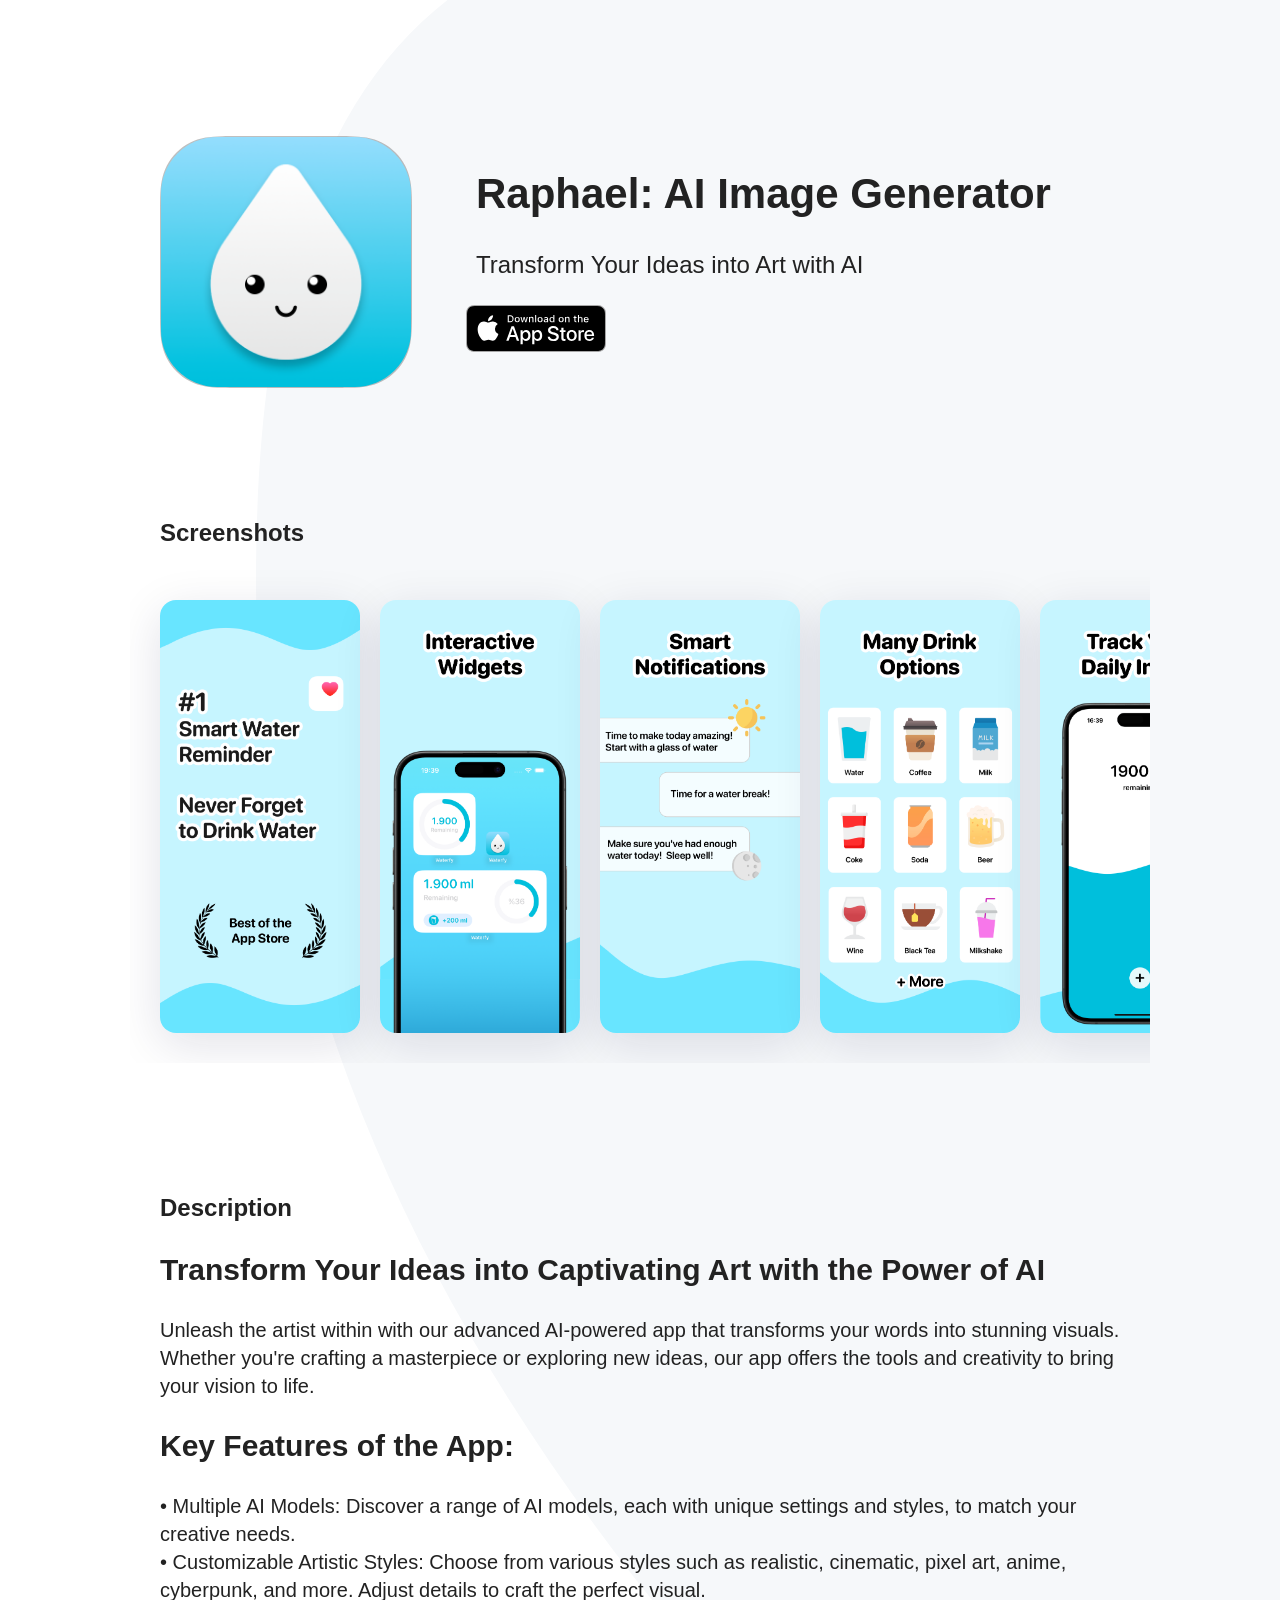
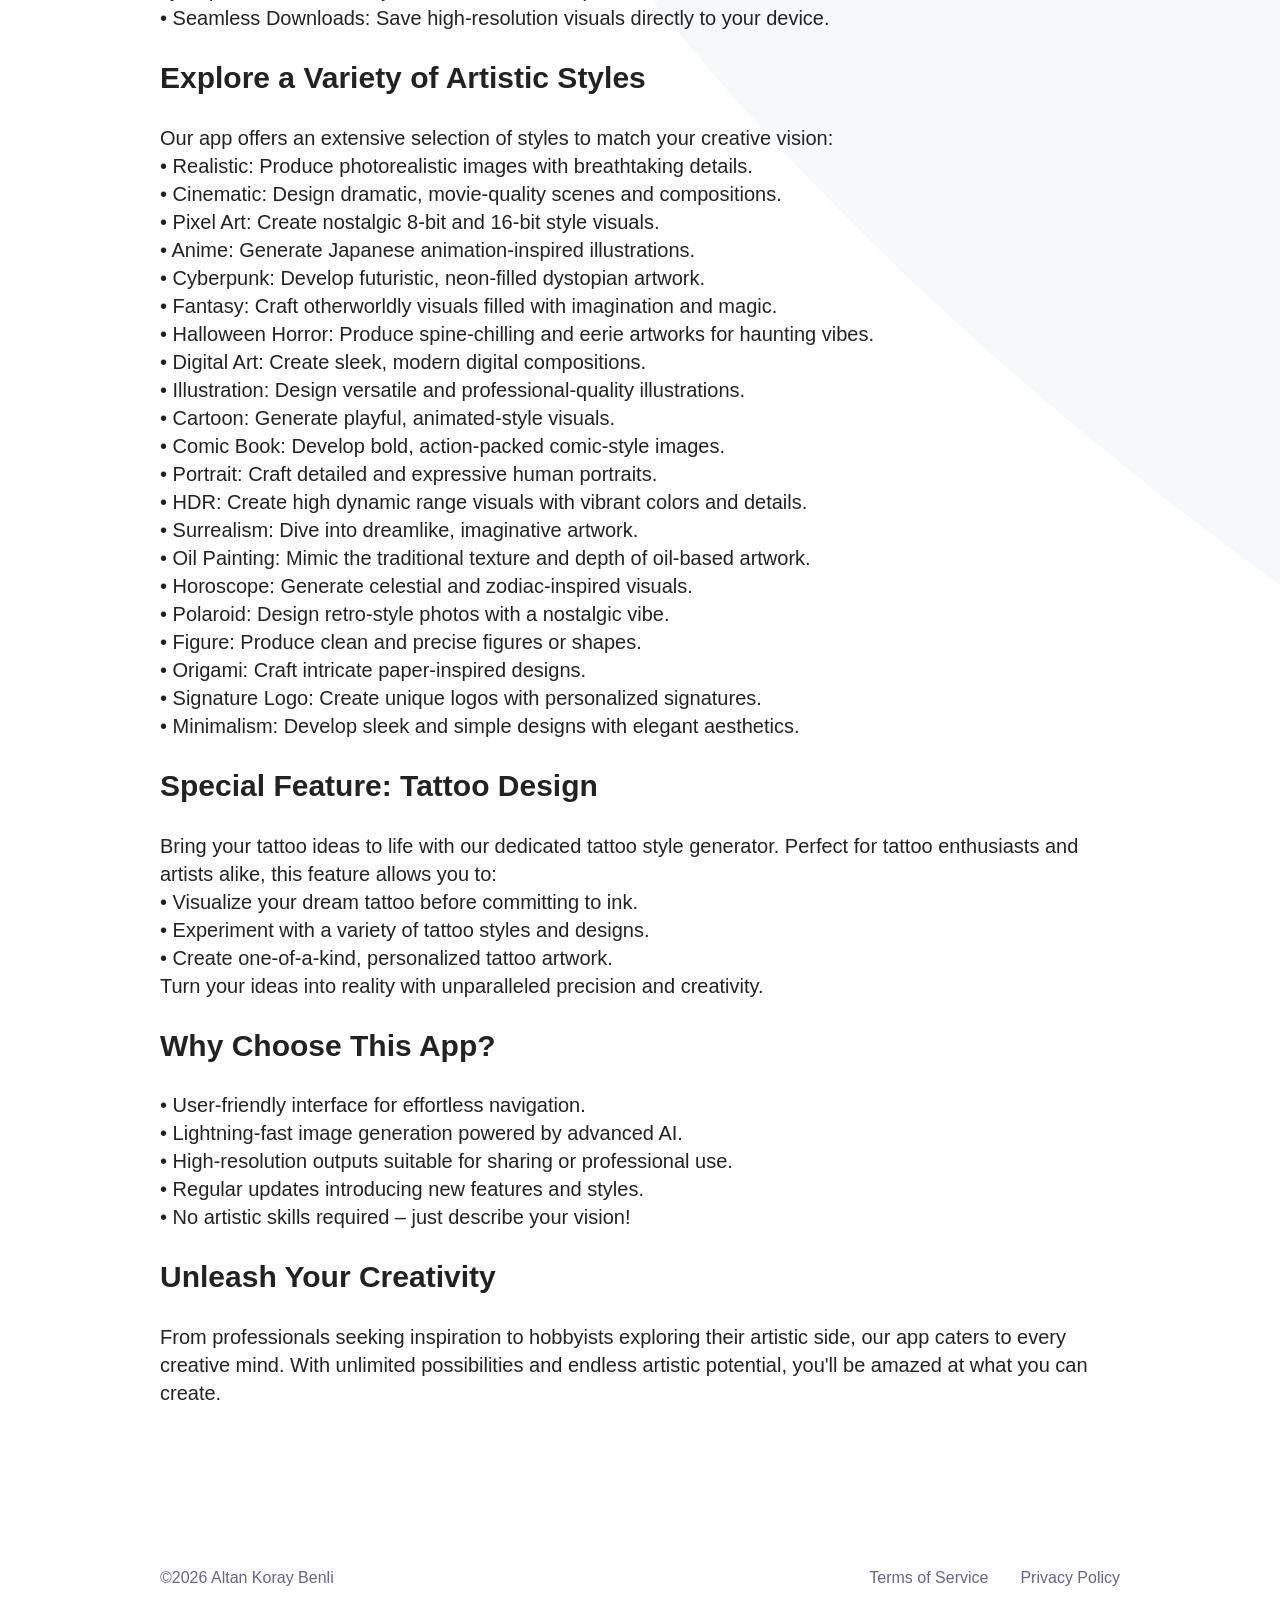
==== index.html @ ad8a876c "Update description" ====
<!DOCTYPE html>
<html dir="auto" lang="en">
<head>
	<meta charset="UTF-8" />
	<title>Raphael: AI Image Generator</title>

	<meta name="description" content="Transform your ideas into stunning visuals with our AI-powered image generation app. Create unique artwork, explore various styles, and bring your creative vision to life." />
	<meta name="viewport" content="width=device-width, initial-scale=1" />
	<link rel="icon" href="assets/favicon.png" />

	<meta property="og:title" content="Raphael: AI Image Generator" />
	<meta property="og:description" content="Transform your ideas into stunning visuals with our AI-powered image generation app. Create unique artwork, explore various styles, and bring your creative vision to life." />
	<meta property="og:image" content="assets/og-image.png" />

	<link rel="stylesheet" href="assets/tobi.css" />
	<link rel="stylesheet" href="assets/style.css" />

</head>
<body>
	<main>
		<header class="app__header container">
			<div class="app__logo-wrapper"> <img class="app__logo" src="content/image/0hqpugy743m0asha2u2p.png" alt="Raphael: AI Image Generator"></div>
			<div class="app__infos">
				<h1 class="app__name">Raphael: AI Image Generator</h1>
				<p class="app__description">Transform Your Ideas into Art with AI</p>
				<div class="app__buttons app__buttons--desktop">
					<a href="https://apps.apple.com/app/id6670623516" class="app__button-ios" target="_blank" title="Get on Appstore">
						<img src="assets/ios-badge.svg" alt="Get on Appstore">
					</a>
				</div>
			</div>
		</header>
		<div class="app__buttons app__buttons--mobile container">
			<a href="https://apps.apple.com/app/id" class="app__button-ios" target="_blank" title="Get on Appstore">
				<img src="assets/ios-badge.svg" alt="Get on Appstore">
			</a>
		</div>
		<section class="app__screenshots app__section">
			<div class="container">
				<h2 class="app__section-title">Screenshots</h2>
			</div>
			<div class="app__screenshots-wrapper container-desktop">
				<div class="app__screenshots-list">
					<a href="content/image/1.png" class="lightbox">
						<img src="content/image/onboarding1.png" class="app__screenshot" alt="" />
					</a>
					<a href="content/image/2.png" class="lightbox">
						<img src="content/image/onboarding2.png" class="app__screenshot" alt="" />
					</a>
					<a href="content/image/3.png" class="lightbox">
						<img src="content/image/onboarding3.png" class="app__screenshot" alt="" />
					</a>
					<a href="content/image/4.png" class="lightbox">
						<img src="content/image/onboarding4.png" class="app__screenshot" alt="" />
					</a>
					<a href="content/image/5.png" class="lightbox">
						<img src="content/image/onboarding5.png" class="app__screenshot" alt="" />
					</a>
				</div>
			</div>
		</section>
		<section class="app__fulldescription app__section container">
			<h1 class="app__section-title">Description</h1>
			<div class="app__fulldescription-content">
				<h2>Transform Your Ideas into Captivating Art with the Power of AI</h2>
				<p>
					Unleash the artist within with our advanced AI-powered app that transforms your words into stunning visuals. Whether you're crafting a masterpiece or exploring new ideas, our app offers the tools and creativity to bring your vision to life.
				</p>

				<h2>Key Features of the App:</h2>
				<p>
					• Multiple AI Models: Discover a range of AI models, each with unique settings and styles, to match your creative needs.<br>
					• Customizable Artistic Styles: Choose from various styles such as realistic, cinematic, pixel art, anime, cyberpunk, and more. Adjust details to craft the perfect visual.<br>
					• Seamless Downloads: Save high-resolution visuals directly to your device.
				</p>

				<h2>Explore a Variety of Artistic Styles</h2>
				<p>
					Our app offers an extensive selection of styles to match your creative vision:<br>
					• Realistic: Produce photorealistic images with breathtaking details.<br>
					• Cinematic: Design dramatic, movie-quality scenes and compositions.<br>
					• Pixel Art: Create nostalgic 8-bit and 16-bit style visuals.<br>
					• Anime: Generate Japanese animation-inspired illustrations.<br>
					• Cyberpunk: Develop futuristic, neon-filled dystopian artwork.<br>
					• Fantasy: Craft otherworldly visuals filled with imagination and magic.<br>
					• Halloween Horror: Produce spine-chilling and eerie artworks for haunting vibes.<br>
					• Digital Art: Create sleek, modern digital compositions.<br>
					• Illustration: Design versatile and professional-quality illustrations.<br>
					• Cartoon: Generate playful, animated-style visuals.<br>
					• Comic Book: Develop bold, action-packed comic-style images.<br>
					• Portrait: Craft detailed and expressive human portraits.<br>
					• HDR: Create high dynamic range visuals with vibrant colors and details.<br>
					• Surrealism: Dive into dreamlike, imaginative artwork.<br>
					• Oil Painting: Mimic the traditional texture and depth of oil-based artwork.<br>
					• Horoscope: Generate celestial and zodiac-inspired visuals.<br>
					• Polaroid: Design retro-style photos with a nostalgic vibe.<br>
					• Figure: Produce clean and precise figures or shapes.<br>
					• Origami: Craft intricate paper-inspired designs.<br>
					• Signature Logo: Create unique logos with personalized signatures.<br>
					• Minimalism: Develop sleek and simple designs with elegant aesthetics.
				</p>

				<h2>Special Feature: Tattoo Design</h2>
				<p>
					Bring your tattoo ideas to life with our dedicated tattoo style generator. Perfect for tattoo enthusiasts and artists alike, this feature allows you to:<br>
					• Visualize your dream tattoo before committing to ink.<br>
					• Experiment with a variety of tattoo styles and designs.<br>
					• Create one-of-a-kind, personalized tattoo artwork.<br>
					Turn your ideas into reality with unparalleled precision and creativity.
				</p>

				<h2>Why Choose This App?</h2>
				<p>
					• User-friendly interface for effortless navigation.<br>
					• Lightning-fast image generation powered by advanced AI.<br>
					• High-resolution outputs suitable for sharing or professional use.<br>
					• Regular updates introducing new features and styles.<br>
					• No artistic skills required – just describe your vision!
				</p>

				<h2>Unleash Your Creativity</h2>
				<p>
					From professionals seeking inspiration to hobbyists exploring their artistic side, our app caters to every creative mind. With unlimited possibilities and endless artistic potential, you'll be amazed at what you can create.
				</p>
			</div>
		</section>
	</main>
	<footer class="footer">
		<div class="container">
			<div class="footer__container">
				<p class="footer__love">
					<script>document.write('&copy;' + (new Date()).getFullYear());</script><noscript>&copy;</noscript>
					<a>Altan Koray Benli</a>
				</p>
				<ul class="footer__links">
					<li class="footer__link">
						<a href="terms.html">Terms of Service</a>
					</li>
					<li class="footer__link">
						<a href="privacy.html">Privacy Policy</a>
					</li>
				</ul>
			</div>
		</div>
	</footer>

	<script type="text/javascript" src="assets/tobi.min.js" /></script>
	<script>
		window.onload = function () {
			var tobi = new Tobi();
		};
	</script>

</body>
</html>
---- assets/tobi.css ----
.tobi {
  background-color: rgba(26, 42, 58, 0.94);
  bottom: 0;
  box-sizing: border-box;
  contain: strict;
  font-size: 18px;
  left: 0;
  line-height: 1.5555555555555556;
  overflow: hidden;
  position: fixed;
  right: 0;
  top: 0;
  z-index: 1337;
}

.tobi[aria-hidden="true"] {
  display: none;
}

.tobi *,
.tobi *::before,
.tobi *::after {
  box-sizing: inherit;
}

.tobi-is-open {
  overflow-y: hidden;
}

.tobi__slider {
  bottom: 0;
  left: 0;
  position: absolute;
  right: 0;
  top: 0;
  will-change: transform;
}

.tobi__slider:not(.tobi__slider--is-dragging) {
  transition-duration: 0.3s;
  transition-property: transform;
  transition-timing-function: cubic-bezier(0.19, 1, 0.22, 1);
}

@media screen and (prefers-reduced-motion: reduce) {
  .tobi__slider:not(.tobi__slider--is-dragging) {
    transition: none;
  }
}

.tobi__slider--is-draggable [data-type] {
  cursor: -webkit-grab;
  cursor: grab;
}

.tobi__slider--is-dragging [data-type] {
  cursor: -webkit-grabbing;
  cursor: grabbing;
}

.tobi__slide {
  align-items: center;
  display: flex;
  height: 100%;
  justify-content: center;
  width: 100%;
}

.tobi__slide:not(.tobi__slide--is-active) {
  visibility: hidden;
}

.tobi [data-type] {
  max-height: 85vh;
  max-width: 85vw;
  overflow: hidden;
  overflow-y: auto;
  overscroll-behavior: contain;
}

.tobi [data-type] iframe,
.tobi [data-type] video {
  display: block !important;
}

.tobi [data-type] > figure {
  margin: 0;
  position: relative;
}

.tobi [data-type] > figure > img {
  display: block;
  height: auto;
  max-height: 85vh;
  max-width: 85vw;
  width: auto;
}

.tobi [data-type] > figure > figcaption {
  background-color: rgba(255, 255, 255, 0.94);
  bottom: 0;
  color: #1a2a3a;
  padding: 0.22222em 0.44444em;
  position: absolute;
  white-space: pre-wrap;
  width: 100%;
}

.tobi [data-type="html"] video {
  cursor: auto;
  max-height: 85vh;
  max-width: 85vw;
}

.tobi [data-type="iframe"] {
  /* Fix iframe scrolling on iOS */
  -webkit-overflow-scrolling: touch;
  transform: translate3d(0, 0, 0);
}

.tobi [data-type="iframe"] iframe {
  height: 85vh;
  width: 85vw;
}

.tobi > button {
  background-color: transparent;
  border: 0.05556em solid transparent;
  color: #fff;
  cursor: pointer;
  font: inherit;
  line-height: 1;
  margin: 0;
  opacity: 0.5;
  padding: 0.22222em;
  position: absolute;
  touch-action: manipulation;
  transition-duration: 0.3s;
  transition-property: opacity, transform;
  transition-timing-function: cubic-bezier(0.19, 1, 0.22, 1);
  will-change: opacity, transform;
  z-index: 1;
}

@media screen and (prefers-reduced-motion: reduce) {
  .tobi > button {
    transition: none;
    will-change: opacity;
  }
}

.tobi > button svg {
  pointer-events: none;
  stroke: #fff;
  stroke-width: 1;
  stroke-linecap: square;
  stroke-linejoin: miter;
  fill: none;
  color: #fff;
}

.tobi > button:active, .tobi > button:focus, .tobi > button:hover {
  opacity: 1;
  transform: scale(0.84);
}

@media screen and (prefers-reduced-motion: reduce) {
  .tobi > button:active, .tobi > button:focus, .tobi > button:hover {
    transform: none;
  }
}

.tobi > button.tobi__prev, .tobi > button.tobi__next {
  top: calc(50% - 1.94444em);
}

.tobi > button.tobi__prev svg, .tobi > button.tobi__next svg {
  height: 3.88889em;
  width: 3.88889em;
}

.tobi > button.tobi__prev {
  left: 0;
}

.tobi > button.tobi__next {
  right: 0;
}

.tobi > button.tobi__close {
  right: 0.27778em;
  top: 1em;
}

.tobi > button.tobi__close svg {
  height: 3.33333em;
  width: 3.33333em;
}

.tobi > button:disabled, .tobi > button[aria-hidden="true"] {
  display: none;
}

.tobi__counter {
  background-color: transparent;
  color: #fff;
  font-size: 1.11111em;
  left: 1em;
  line-height: 1;
  position: absolute;
  top: 2.22222em;
  z-index: 1;
}

.tobi__counter[aria-hidden="true"] {
  display: none;
}

.tobi-loader {
  display: inline-block;
  height: 5.55556em;
  left: calc(50% - 2.77778em);
  position: absolute;
  top: calc(50% - 2.77778em);
  width: 5.55556em;
}

.tobi-loader::before {
  animation: spin 1s infinite;
  border-radius: 100%;
  border: 0.22222em solid #949ba3;
  border-top-color: #fff;
  bottom: 0;
  content: "";
  left: 0;
  position: absolute;
  right: 0;
  top: 0;
  z-index: 1;
}

.tobi-zoom {
  border: 0;
  box-shadow: none;
  display: inline-block;
  position: relative;
  text-decoration: none;
}

.tobi-zoom img {
  display: block;
}

.tobi-zoom__icon {
  background-color: rgba(26, 42, 58, 0.94);
  bottom: 0;
  color: #fff;
  line-height: 1;
  position: absolute;
  right: 0;
}

.tobi-zoom__icon svg {
  color: #fff;
  fill: none;
  height: 1.11111em;
  padding: 0.22222em;
  pointer-events: none;
  stroke-linecap: square;
  stroke-linejoin: miter;
  stroke-width: 2;
  stroke: #fff;
  width: 1.11111em;
}

@keyframes spin {
  to {
    transform: rotate(360deg);
  }
}
---- assets/style.css ----
:root {
  --font-xl: 42px;
  --font-lg: 24px;
  --font-md: 20px;
  --font-sm: 18px;
  --font-xs: 16px;
  --font-xxs: 14px;
}
@media (max-width: 768px) {
  :root {
    --font-xl: 18px;
    --font-lg: 16px;
    --font-md: 14px;
    --font-sm: 12px;
    --font-xs: 12px;
    --font-xxs: 12px;
  }
}

body {
  font-family: -apple-system, BlinkMacSystemFont, "Segoe UI", Roboto, Oxygen-Sans, Ubuntu, Cantarell, "Helvetica Neue", sans-serif;
  color: #222;
  display: flex;
  min-height: 100vh;
  flex-direction: column;
  font-size: var(--font-md);
  background-color: #fff;
  background-image: url([data-uri]);
  background-size: cover;
  background-position-x: 20vw;
  background-position-y: -10vh;
  background-repeat: no-repeat;
  line-height: 1.4;
}

main {
  flex: 1;
  width: 100%;
}

a {
  color: #65638f;
  text-decoration: none;
}
a:hover {
  color: #5A51FE;
}

.button {
  display: flex;
  background: linear-gradient(65deg, #DA552F, #ea8e39);
  font-family: "Heebo", sans-serif;
  color: #fff;
  display: inline-flex;
  font-size: var(--font-xxs);
  letter-spacing: 0px;
  font-weight: 700;
  line-height: 16px;
  text-transform: uppercase;
  text-decoration: none !important;
  border: none;
  border-radius: 2px;
  cursor: pointer;
  justify-content: center;
  padding: 16px 32px;
  text-align: center;
  white-space: nowrap;
  box-shadow: 0 8px 24px rgba(32, 43, 54, 0.12);
  mix-blend-mode: multiply;
  transition: all 0.15s ease;
}
.button:hover {
  color: #fff;
  box-shadow: 0 8px 24px rgba(32, 43, 54, 0.25);
}
.button--link {
  background: rgba(0, 0, 0, 0);
  color: #5A51FE;
  box-shadow: none;
}
.button--link:hover {
  color: #8751FE;
  box-shadow: none;
}

.accent {
  color: #5A51FE;
}

.container {
  max-width: 960px;
  padding: 0 30px;
  margin: auto;
}

h1, h2 {
  font-family: "Heebo", sans-serif;
}

.container-desktop {
  max-width: 960px;
  padding: 0 30px;
  margin: auto;
}
@media (max-width: 768px) {
  .container-desktop {
    max-width: 100%;
    padding: 0;
  }
}

.tobi-zoom__icon {
  display: none;
}

.app__header {
  display: flex;
  flex-direction: row;
  margin-top: 128px;
  margin-bottom: 128px;
  align-items: center;
}
@media (max-width: 768px) {
  .app__header {
    align-items: flex-start;
    margin-top: 32px;
    margin-bottom: 16px;
  }
}
.app__logo-wrapper {
  display: inline-block;
  background-image: url("ios-mask-border-128.svg");
  background-size: contain;
  max-width: 250px;
  max-height: 250px;
  padding: 1px;
  margin-right: 64px;
  width: 100%;
  height: 100%;
  background-repeat: no-repeat;
}
html[dir=rtl] .app__logo-wrapper {
  margin-left: 64px;
  margin-right: 0;
}
@media (max-width: 768px) {
  .app__logo-wrapper {
    max-width: 100px;
    max-height: 100px;
    margin-right: 16px;
  }
}
.app__logo {
  border-radius: 22.5%;
  /*mask-image: url("ios-mask.svg");*/
  mask-size: cover;
  width: 100%;
  height: auto;
}
.app__name {
  font-size: var(--font-xl);
  margin: 0;
}
.app__description {
  font-size: var(--font-lg);
}
@media (max-width: 768px) {
  .app__description {
    margin-top: 8px;
    margin-bottom: 0;
  }
}
.app__screenshots-list {
  display: grid;
  grid-template-columns: 200px 200px 200px 200px 200px 200px;
  grid-column-gap: 20px;
  padding: 30px 0;
}
@media (max-width: 768px) {
  .app__screenshots-list {
    padding: 32px;
    width: 800px;
  }
}
.app__screenshot {
  width: 100%;
  border-radius: 16px;
  box-shadow: 0 12px 48px rgba(17, 16, 62, 0.12);
  transition: all 0.3s ease-in-out;
  transform: scale(1);
  cursor: pointer;
}
.app__screenshot:hover {
  box-shadow: 0 24px 48px rgba(17, 16, 62, 0.12);
  transform: scale(1.05);
}
.app__screenshots-wrapper {
  overflow-y: auto;
}
.app__buttons {
  display: flex;
  flex-direction: row;
  align-items: center;
  margin-left: -9.8px;
}
.app__buttons--mobile {
  display: none;
}
@media (max-width: 768px) {
  .app__buttons {
    margin-left: 0;
    margin-bottom: 64px;
  }
  .app__buttons--mobile {
    display: flex;
    justify-content: center;
  }
  .app__buttons--desktop {
    display: none;
  }
}
.app__button-play img {
  width: 176.4px;
}
.app__button-ios img {
  width: 140px;
}
.app__button-web {
  margin-left: 12px;
}
.app__button-web img {
  width: 157px;
}
@media (max-width: 768px) {
  .app__button-play img {
    width: 126px;
  }
  .app__button-ios img {
    width: 100px;
  }
  .app__button-web {
    margin-left: 8px;
  }
  .app__button-web img {
    width: 112px;
  }
}
.app__section-title {
  font-size: var(--font-lg);
}
.app__section {
  margin-bottom: 128px;
}
@media (max-width: 768px) {
  .app__section {
    margin-bottom: 64px;
  }
}
.app__featured-content {
  display: grid;
  grid-template-columns: 1fr 1fr 1fr 1fr;
  grid-column-gap: 32px;
  align-items: center;
}
@media (max-width: 768px) {
  .app__featured-content {
    display: block;
    padding: 32px;
  }
}
.app__featured-image {
  width: 100%;
  margin: auto;
}

.footer {
  padding: 16px 0;
  font-size: var(--font-xs) !important;
}
.footer a {
  font-size: var(--font-xs) !important;
}
.footer__container {
  color: #65638f;
  display: flex;
  width: 100%;
  justify-content: space-between;
  align-items: center;
}
@media (max-width: 768px) {
  .footer__container {
    flex-direction: column-reverse;
    align-items: flex-start;
  }
}
.footer__links {
  list-style: none;
  display: flex;
  padding-left: 0;
}
.footer__link {
  margin-left: 32px;
}
@media (max-width: 768px) {
  .footer__link {
    margin-left: 0;
    margin-right: 8px;
  }
}

.page {
  max-width: 960px;
  padding: 0 30px;
  margin: auto;
}

.darkmode-toggle {
  z-index: 500;
}

.darkmode-background {
  background-image: url([data-uri]) !important;
  background-size: cover !important;
  background-position-x: 20vw !important;
  background-position-y: -10vh !important;
  background-repeat: no-repeat !important;
}
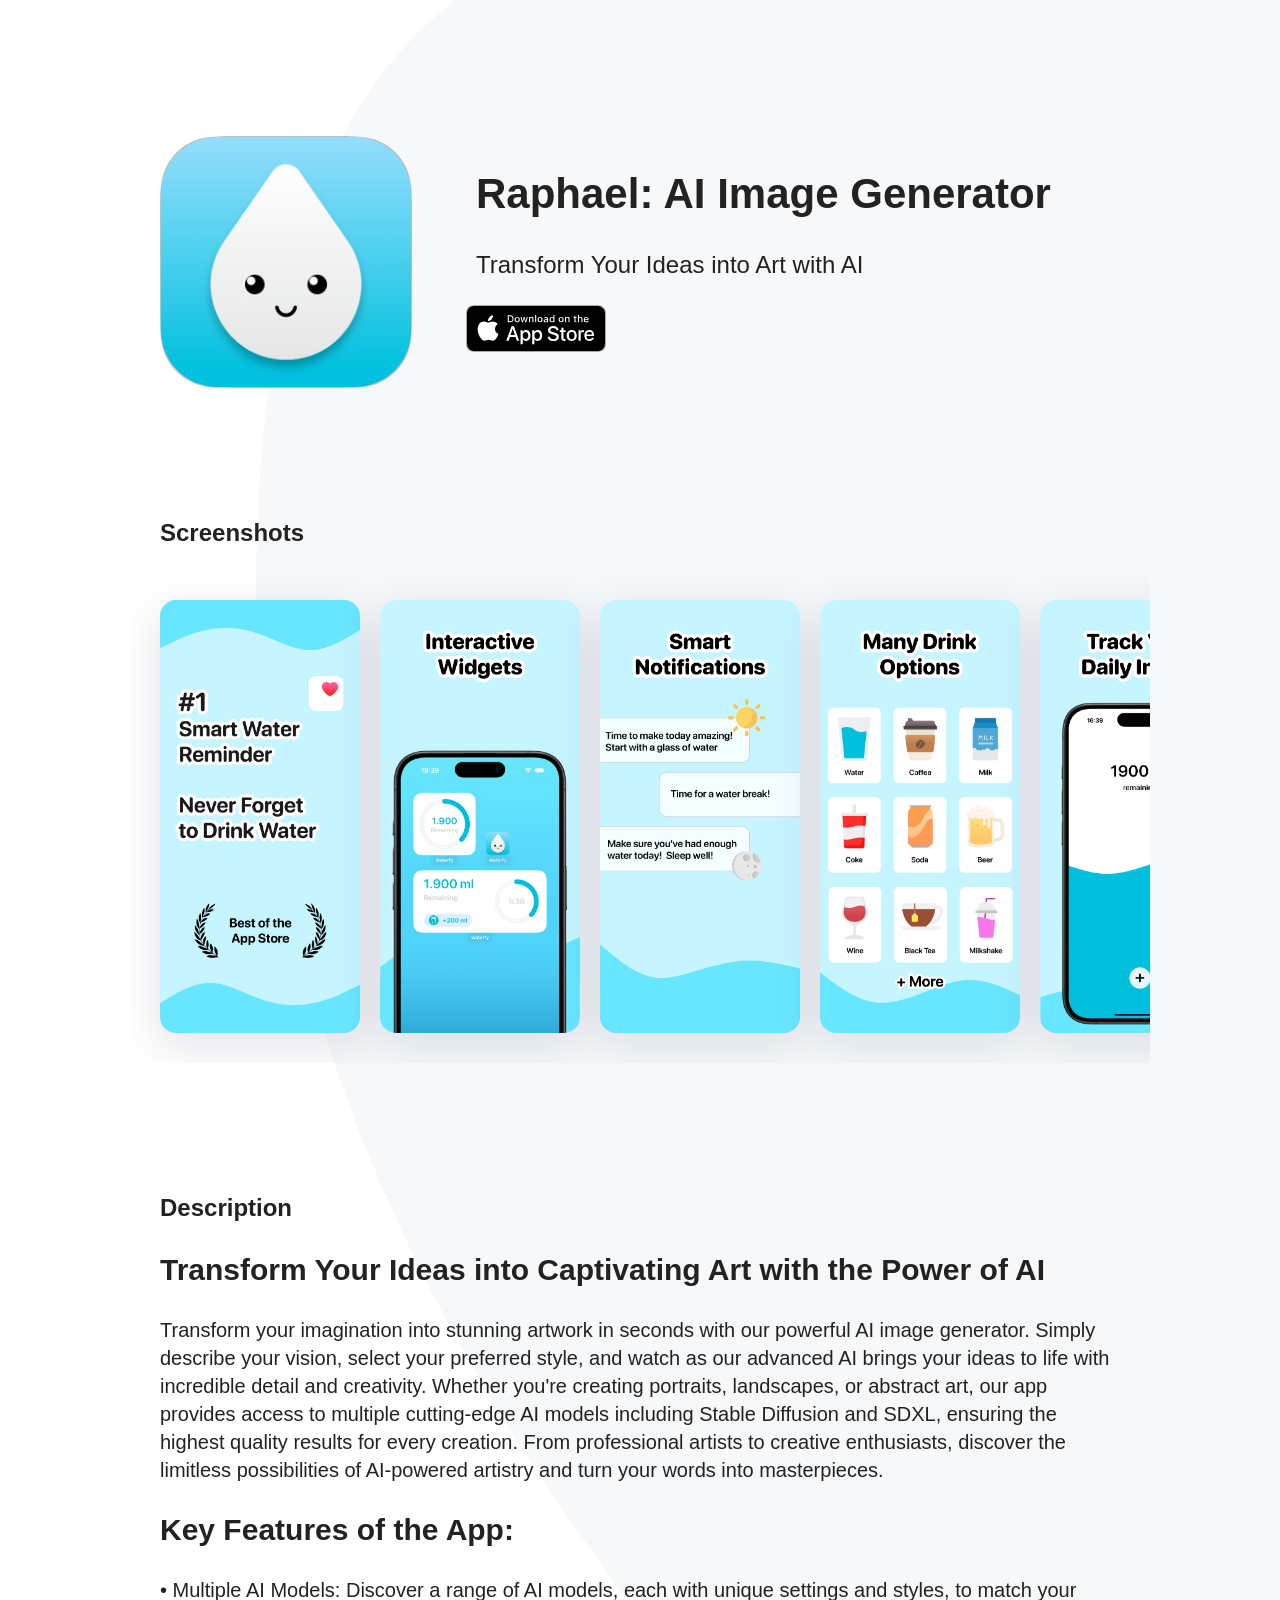
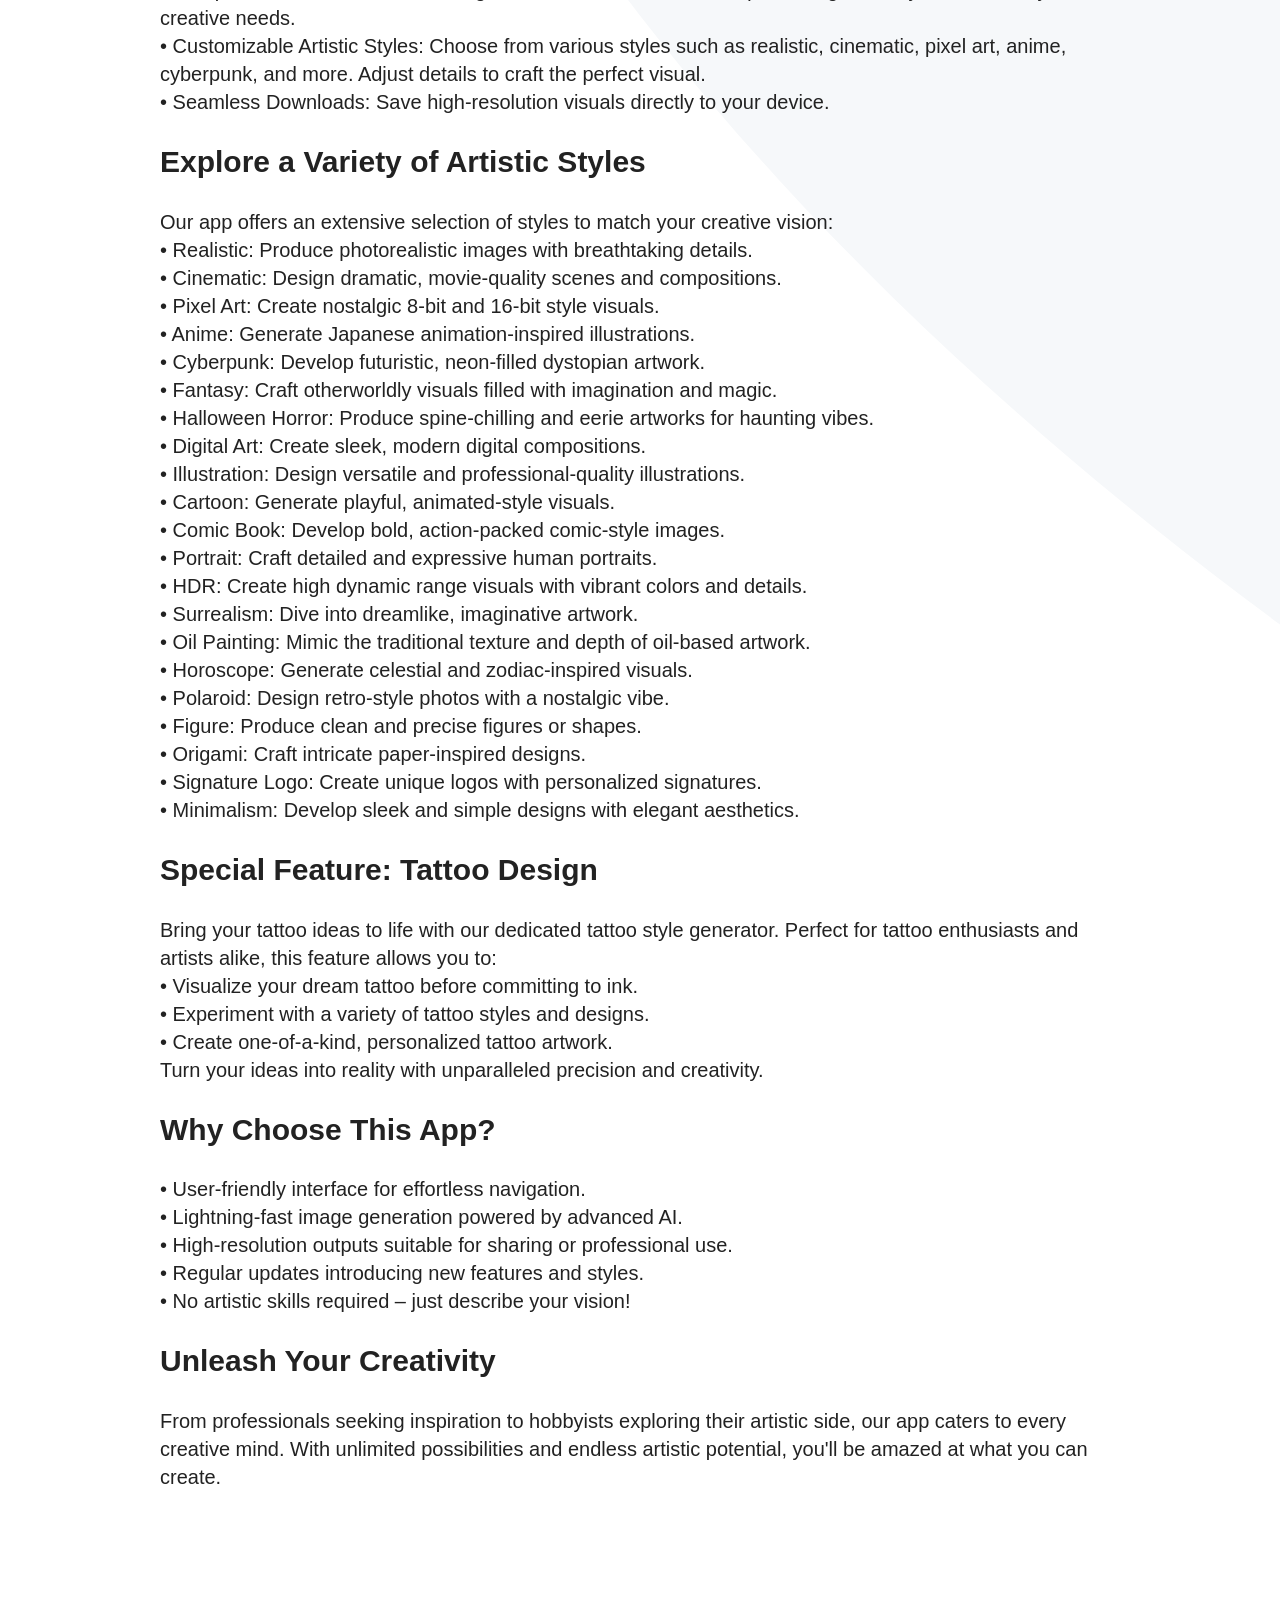
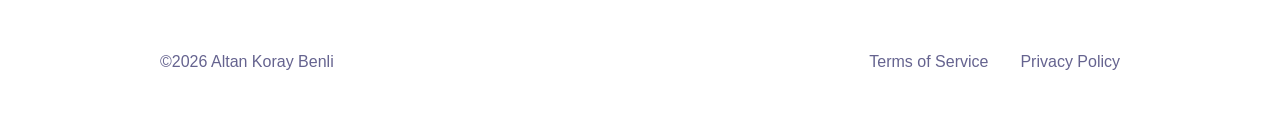
==== commit 41b9d40e: "Update description." ====
--- a/index.html
+++ b/index.html
@@ -64,7 +64,7 @@
 			<div class="app__fulldescription-content">
 				<h2>Transform Your Ideas into Captivating Art with the Power of AI</h2>
 				<p>
-					Unleash the artist within with our advanced AI-powered app that transforms your words into stunning visuals. Whether you're crafting a masterpiece or exploring new ideas, our app offers the tools and creativity to bring your vision to life.
+					Transform your imagination into stunning artwork in seconds with our powerful AI image generator. Simply describe your vision, select your preferred style, and watch as our advanced AI brings your ideas to life with incredible detail and creativity. Whether you're creating portraits, landscapes, or abstract art, our app provides access to multiple cutting-edge AI models including Stable Diffusion and SDXL, ensuring the highest quality results for every creation. From professional artists to creative enthusiasts, discover the limitless possibilities of AI-powered artistry and turn your words into masterpieces.
 				</p>
 
 				<h2>Key Features of the App:</h2>
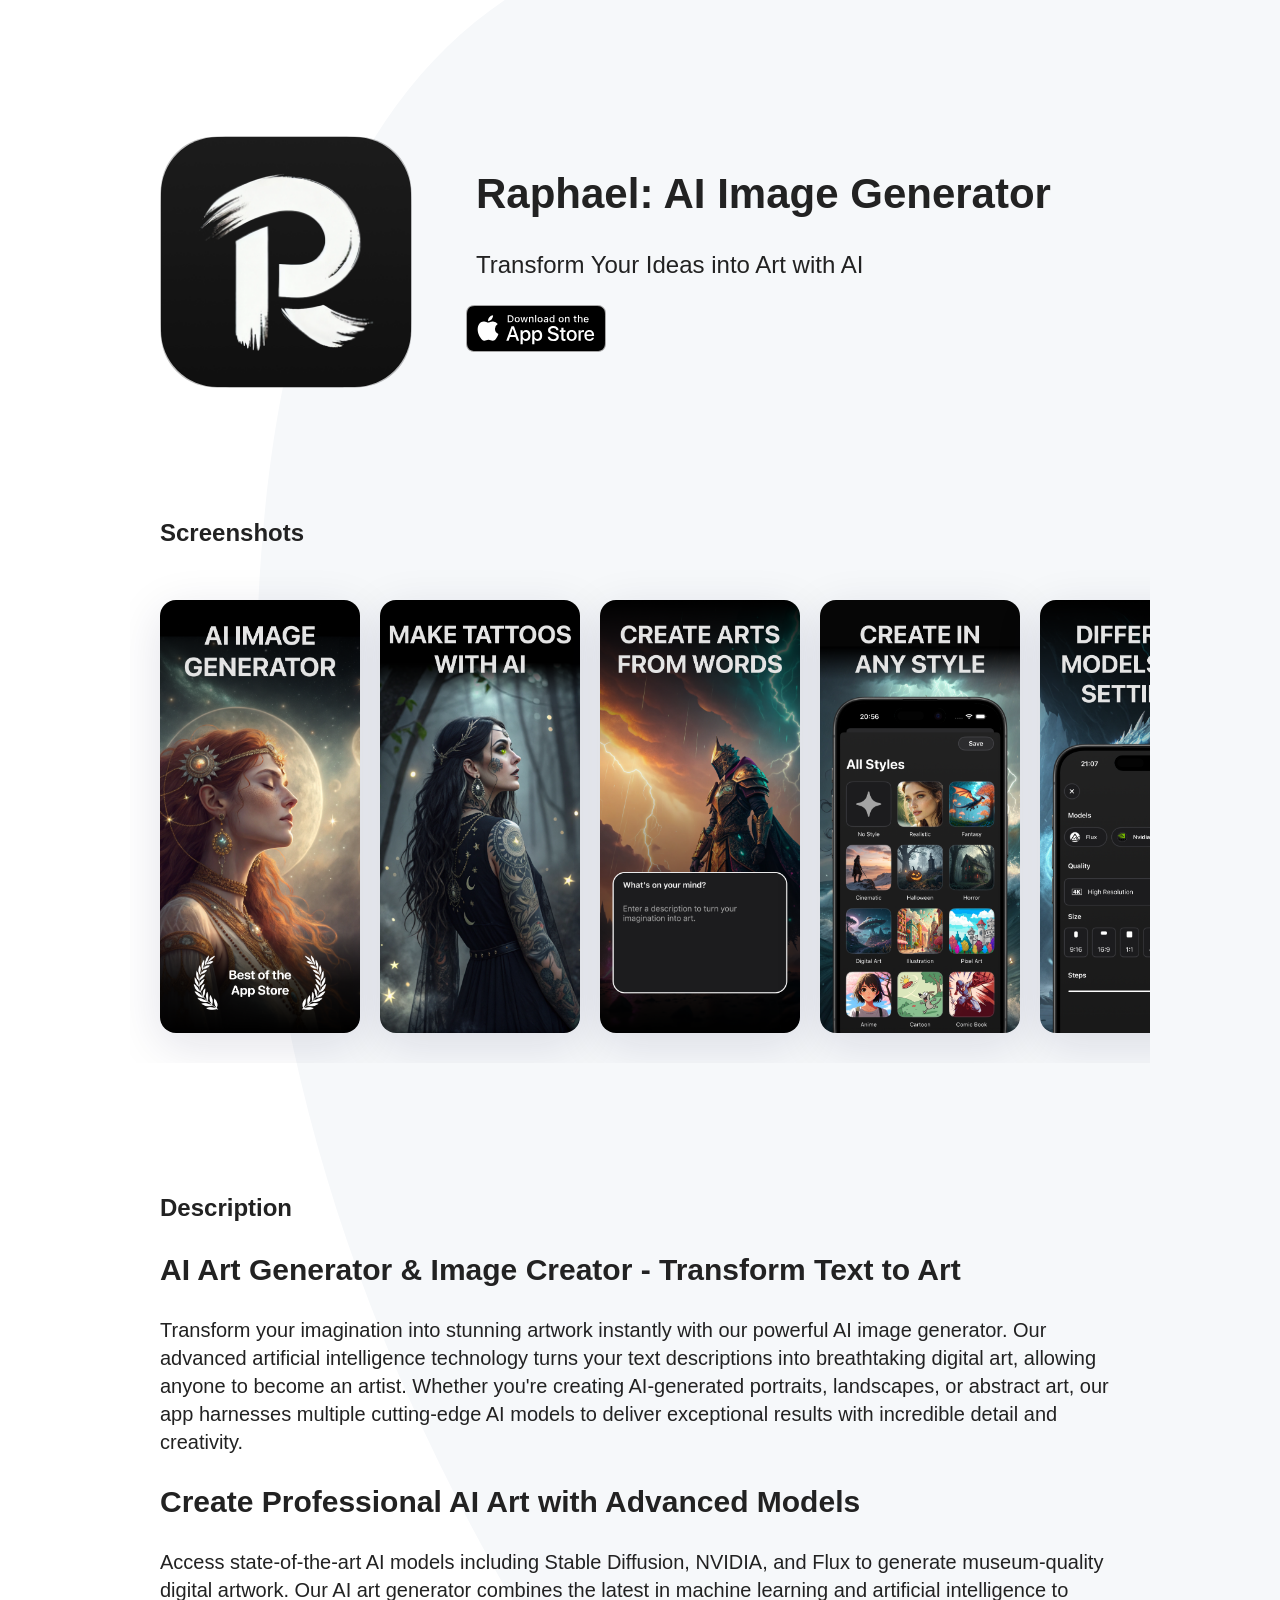
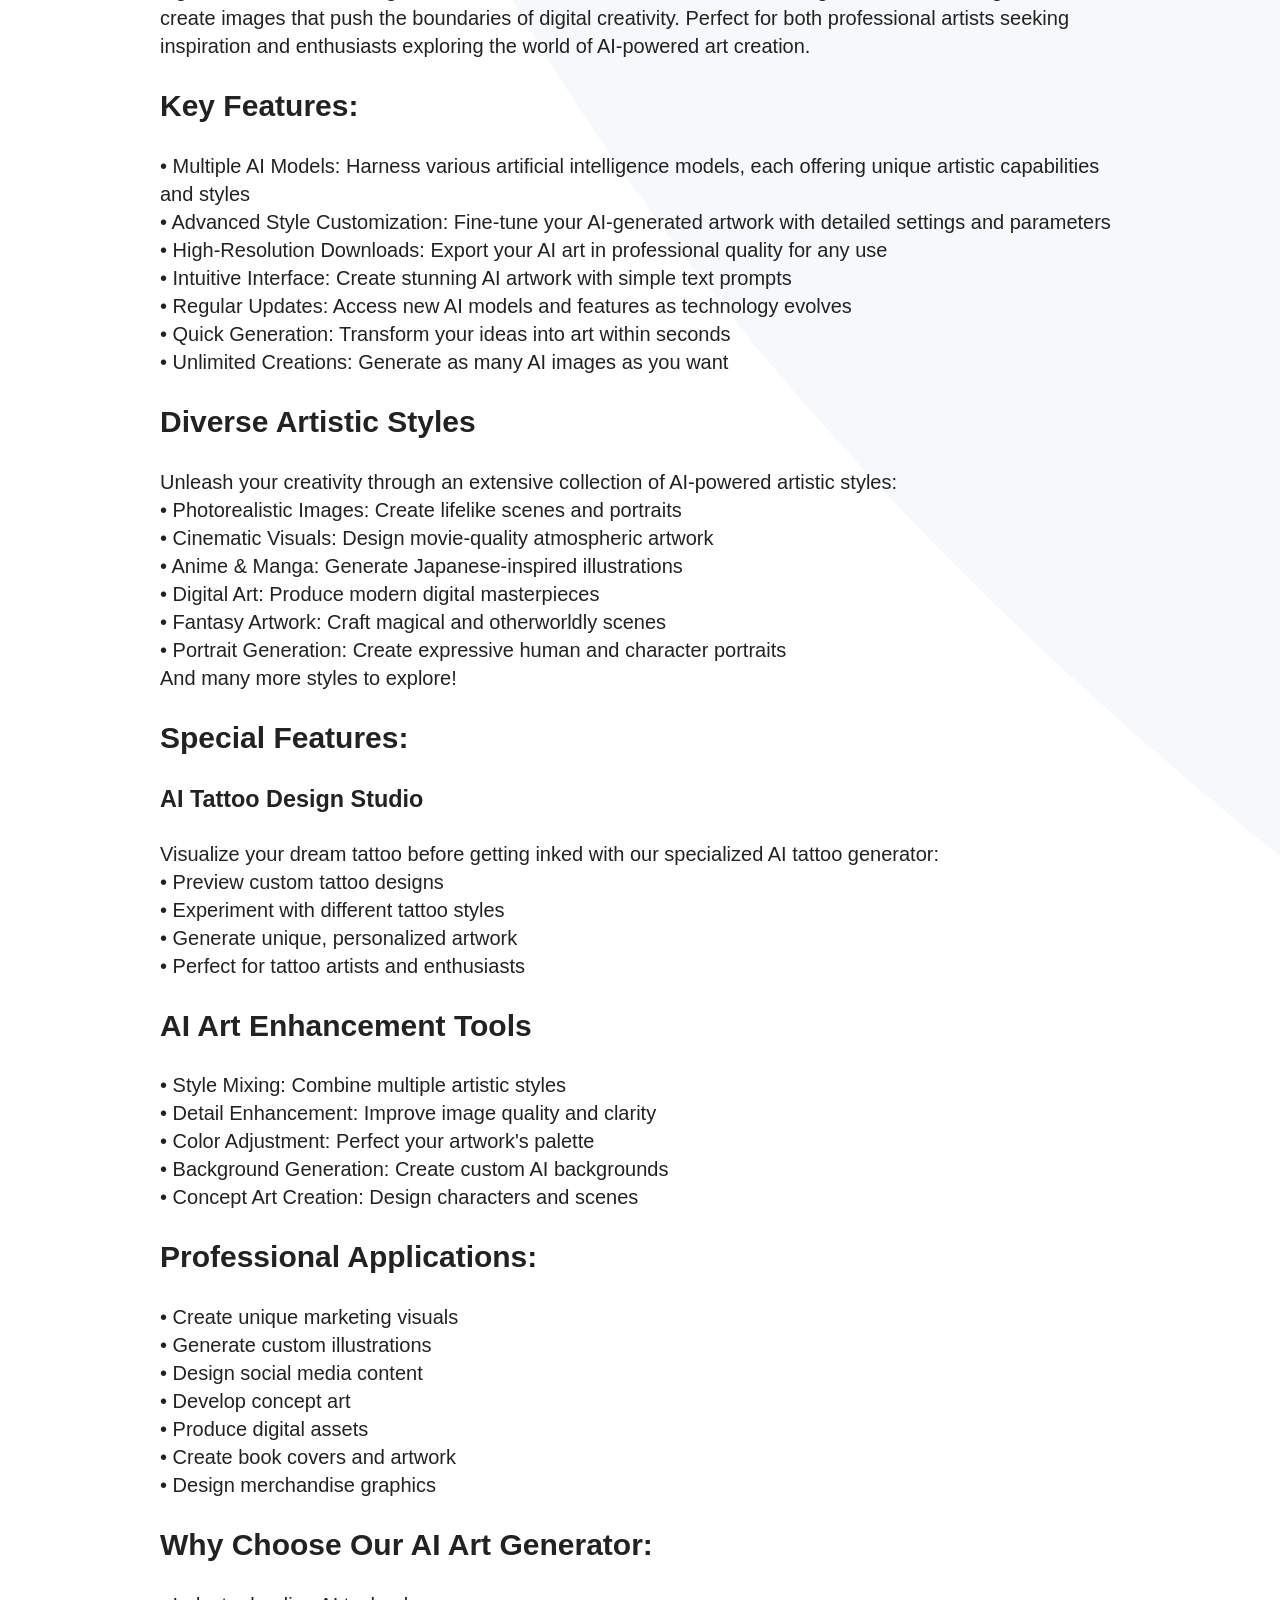
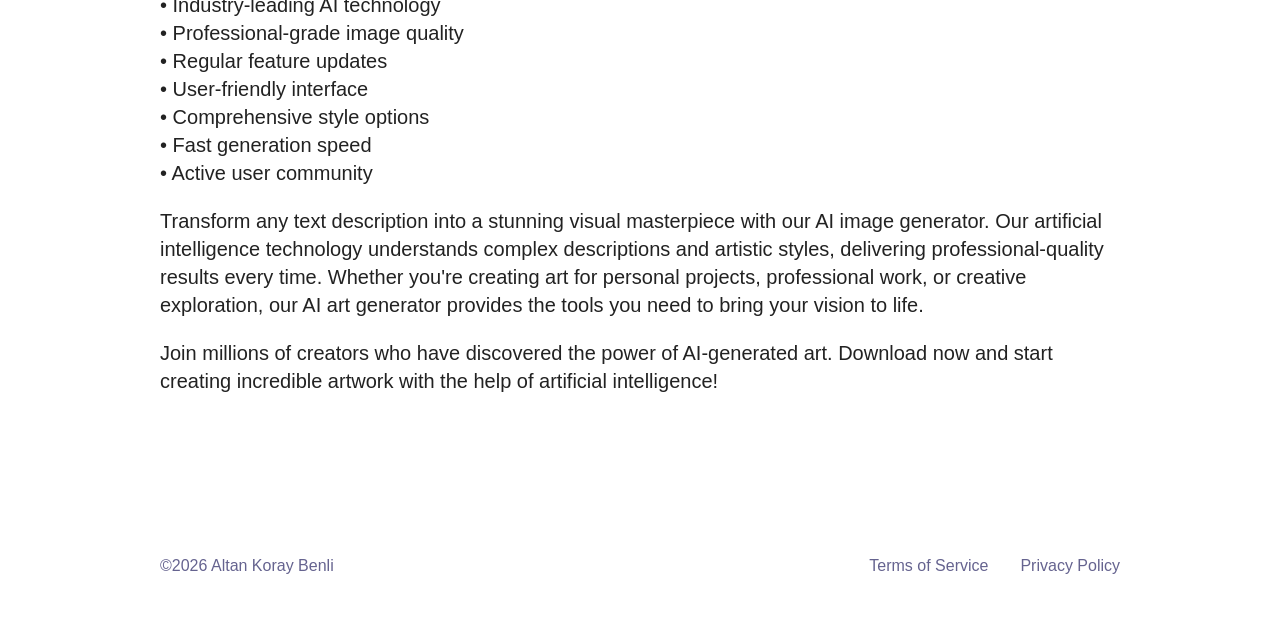
==== commit e629a895: "Add description" ====
--- a/index.html
+++ b/index.html
@@ -62,65 +62,86 @@
 		<section class="app__fulldescription app__section container">
 			<h1 class="app__section-title">Description</h1>
 			<div class="app__fulldescription-content">
-				<h2>Transform Your Ideas into Captivating Art with the Power of AI</h2>
+				<h2>AI Art Generator & Image Creator - Transform Text to Art</h2>
 				<p>
-					Transform your imagination into stunning artwork in seconds with our powerful AI image generator. Simply describe your vision, select your preferred style, and watch as our advanced AI brings your ideas to life with incredible detail and creativity. Whether you're creating portraits, landscapes, or abstract art, our app provides access to multiple cutting-edge AI models including Stable Diffusion and SDXL, ensuring the highest quality results for every creation. From professional artists to creative enthusiasts, discover the limitless possibilities of AI-powered artistry and turn your words into masterpieces.
+					Transform your imagination into stunning artwork instantly with our powerful AI image generator. Our advanced artificial intelligence technology turns your text descriptions into breathtaking digital art, allowing anyone to become an artist. Whether you're creating AI-generated portraits, landscapes, or abstract art, our app harnesses multiple cutting-edge AI models to deliver exceptional results with incredible detail and creativity.
 				</p>
 
-				<h2>Key Features of the App:</h2>
+				<h2>Create Professional AI Art with Advanced Models</h2>
 				<p>
-					• Multiple AI Models: Discover a range of AI models, each with unique settings and styles, to match your creative needs.<br>
-					• Customizable Artistic Styles: Choose from various styles such as realistic, cinematic, pixel art, anime, cyberpunk, and more. Adjust details to craft the perfect visual.<br>
-					• Seamless Downloads: Save high-resolution visuals directly to your device.
+					Access state-of-the-art AI models including Stable Diffusion, NVIDIA, and Flux to generate museum-quality digital artwork. Our AI art generator combines the latest in machine learning and artificial intelligence to create images that push the boundaries of digital creativity. Perfect for both professional artists seeking inspiration and enthusiasts exploring the world of AI-powered art creation.
 				</p>
 
-				<h2>Explore a Variety of Artistic Styles</h2>
+				<h2>Key Features:</h2>
 				<p>
-					Our app offers an extensive selection of styles to match your creative vision:<br>
-					• Realistic: Produce photorealistic images with breathtaking details.<br>
-					• Cinematic: Design dramatic, movie-quality scenes and compositions.<br>
-					• Pixel Art: Create nostalgic 8-bit and 16-bit style visuals.<br>
-					• Anime: Generate Japanese animation-inspired illustrations.<br>
-					• Cyberpunk: Develop futuristic, neon-filled dystopian artwork.<br>
-					• Fantasy: Craft otherworldly visuals filled with imagination and magic.<br>
-					• Halloween Horror: Produce spine-chilling and eerie artworks for haunting vibes.<br>
-					• Digital Art: Create sleek, modern digital compositions.<br>
-					• Illustration: Design versatile and professional-quality illustrations.<br>
-					• Cartoon: Generate playful, animated-style visuals.<br>
-					• Comic Book: Develop bold, action-packed comic-style images.<br>
-					• Portrait: Craft detailed and expressive human portraits.<br>
-					• HDR: Create high dynamic range visuals with vibrant colors and details.<br>
-					• Surrealism: Dive into dreamlike, imaginative artwork.<br>
-					• Oil Painting: Mimic the traditional texture and depth of oil-based artwork.<br>
-					• Horoscope: Generate celestial and zodiac-inspired visuals.<br>
-					• Polaroid: Design retro-style photos with a nostalgic vibe.<br>
-					• Figure: Produce clean and precise figures or shapes.<br>
-					• Origami: Craft intricate paper-inspired designs.<br>
-					• Signature Logo: Create unique logos with personalized signatures.<br>
-					• Minimalism: Develop sleek and simple designs with elegant aesthetics.
+					• Multiple AI Models: Harness various artificial intelligence models, each offering unique artistic capabilities and styles<br>
+					• Advanced Style Customization: Fine-tune your AI-generated artwork with detailed settings and parameters<br>
+					• High-Resolution Downloads: Export your AI art in professional quality for any use<br>
+					• Intuitive Interface: Create stunning AI artwork with simple text prompts<br>
+					• Regular Updates: Access new AI models and features as technology evolves<br>
+					• Quick Generation: Transform your ideas into art within seconds<br>
+					• Unlimited Creations: Generate as many AI images as you want
 				</p>
 
-				<h2>Special Feature: Tattoo Design</h2>
+				<h2>Diverse Artistic Styles</h2>
 				<p>
-					Bring your tattoo ideas to life with our dedicated tattoo style generator. Perfect for tattoo enthusiasts and artists alike, this feature allows you to:<br>
-					• Visualize your dream tattoo before committing to ink.<br>
-					• Experiment with a variety of tattoo styles and designs.<br>
-					• Create one-of-a-kind, personalized tattoo artwork.<br>
-					Turn your ideas into reality with unparalleled precision and creativity.
+					Unleash your creativity through an extensive collection of AI-powered artistic styles:<br>
+					• Photorealistic Images: Create lifelike scenes and portraits<br>
+					• Cinematic Visuals: Design movie-quality atmospheric artwork<br>
+					• Anime & Manga: Generate Japanese-inspired illustrations<br>
+					• Digital Art: Produce modern digital masterpieces<br>
+					• Fantasy Artwork: Craft magical and otherworldly scenes<br>
+					• Portrait Generation: Create expressive human and character portraits<br>
+					And many more styles to explore!
 				</p>
 
-				<h2>Why Choose This App?</h2>
+				<h2>Special Features:</h2>
+				<h3>AI Tattoo Design Studio</h3>
 				<p>
-					• User-friendly interface for effortless navigation.<br>
-					• Lightning-fast image generation powered by advanced AI.<br>
-					• High-resolution outputs suitable for sharing or professional use.<br>
-					• Regular updates introducing new features and styles.<br>
-					• No artistic skills required – just describe your vision!
+					Visualize your dream tattoo before getting inked with our specialized AI tattoo generator:<br>
+					• Preview custom tattoo designs<br>
+					• Experiment with different tattoo styles<br>
+					• Generate unique, personalized artwork<br>
+					• Perfect for tattoo artists and enthusiasts
 				</p>
 
-				<h2>Unleash Your Creativity</h2>
+				<h2>AI Art Enhancement Tools</h2>
 				<p>
-					From professionals seeking inspiration to hobbyists exploring their artistic side, our app caters to every creative mind. With unlimited possibilities and endless artistic potential, you'll be amazed at what you can create.
+					• Style Mixing: Combine multiple artistic styles<br>
+					• Detail Enhancement: Improve image quality and clarity<br>
+					• Color Adjustment: Perfect your artwork's palette<br>
+					• Background Generation: Create custom AI backgrounds<br>
+					• Concept Art Creation: Design characters and scenes
+				</p>
+
+				<h2>Professional Applications:</h2>
+				<p>
+					• Create unique marketing visuals<br>
+					• Generate custom illustrations<br>
+					• Design social media content<br>
+					• Develop concept art<br>
+					• Produce digital assets<br>
+					• Create book covers and artwork<br>
+					• Design merchandise graphics
+				</p>
+
+				<h2>Why Choose Our AI Art Generator:</h2>
+				<p>
+					• Industry-leading AI technology<br>
+					• Professional-grade image quality<br>
+					• Regular feature updates<br>
+					• User-friendly interface<br>
+					• Comprehensive style options<br>
+					• Fast generation speed<br>
+					• Active user community
+				</p>
+
+				<p>
+					Transform any text description into a stunning visual masterpiece with our AI image generator. Our artificial intelligence technology understands complex descriptions and artistic styles, delivering professional-quality results every time. Whether you're creating art for personal projects, professional work, or creative exploration, our AI art generator provides the tools you need to bring your vision to life.
+				</p>
+
+				<p>
+					Join millions of creators who have discovered the power of AI-generated art. Download now and start creating incredible artwork with the help of artificial intelligence!
 				</p>
 			</div>
 		</section>
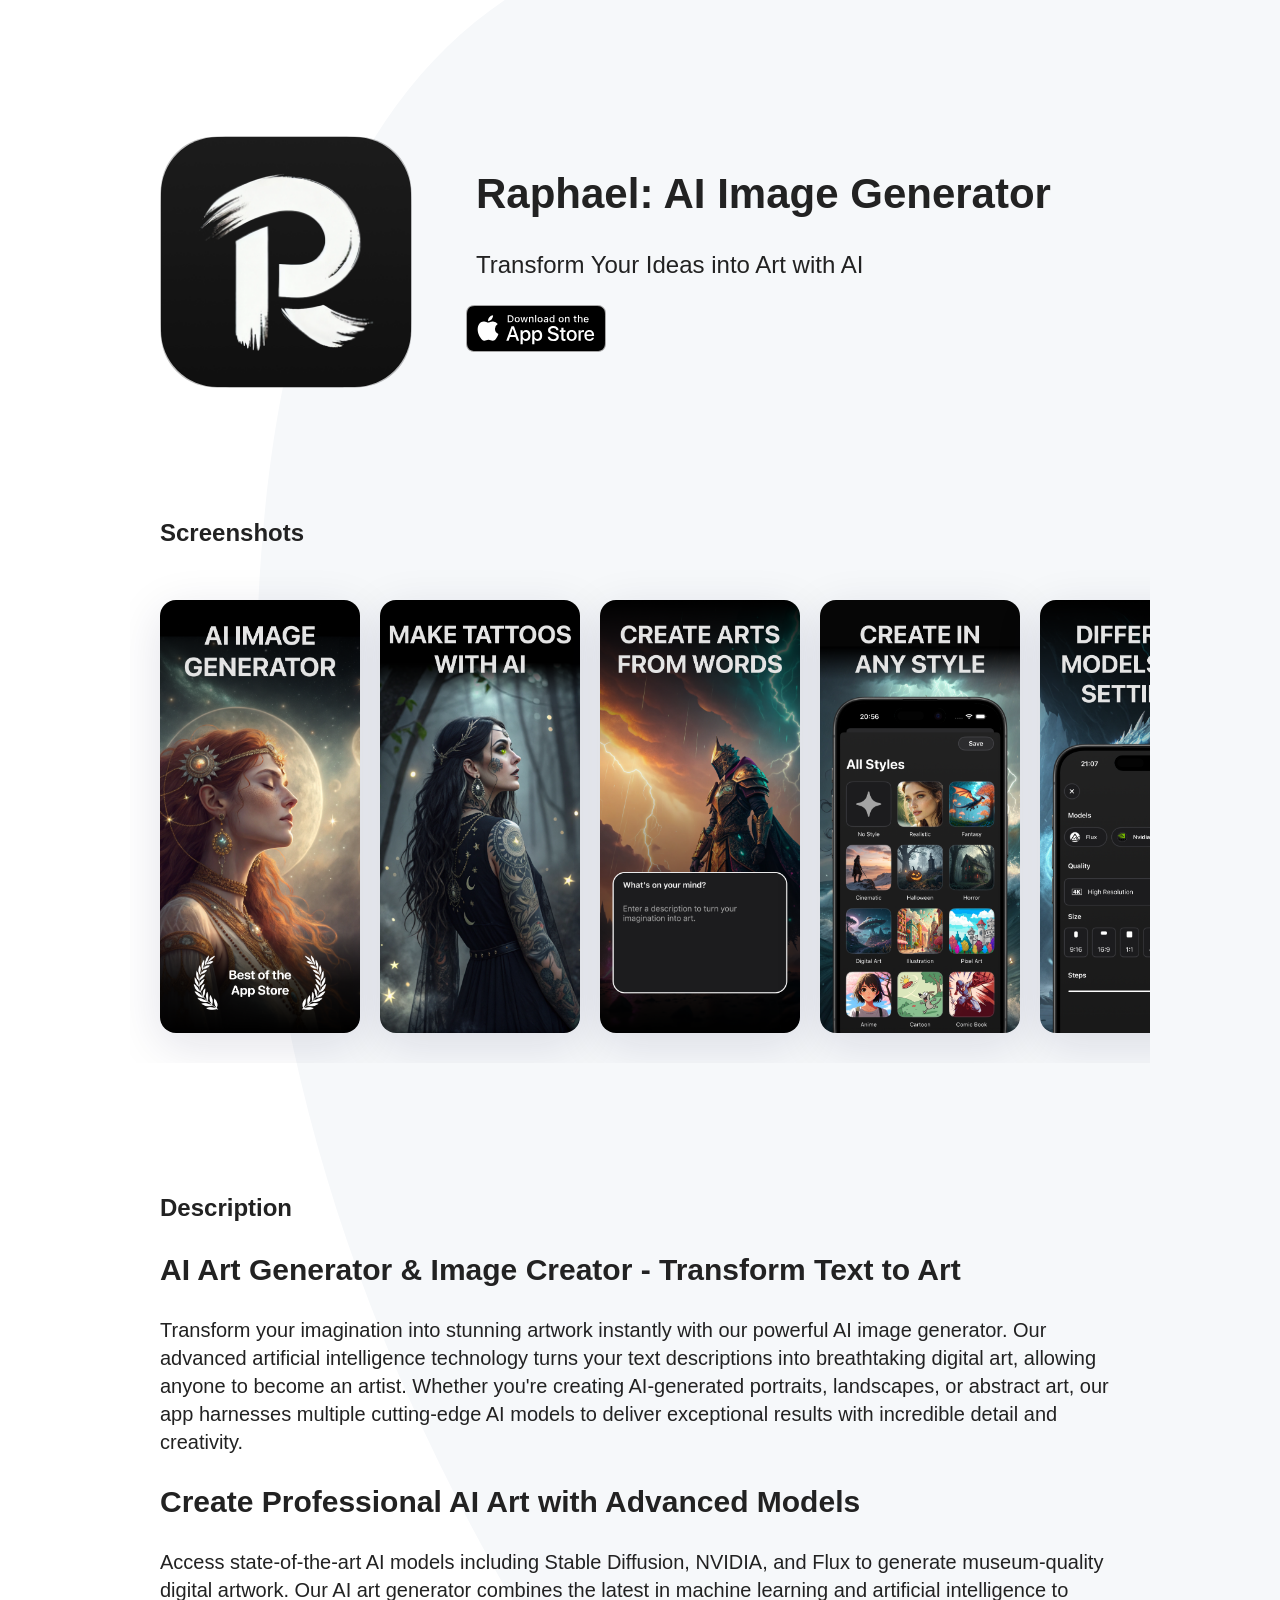
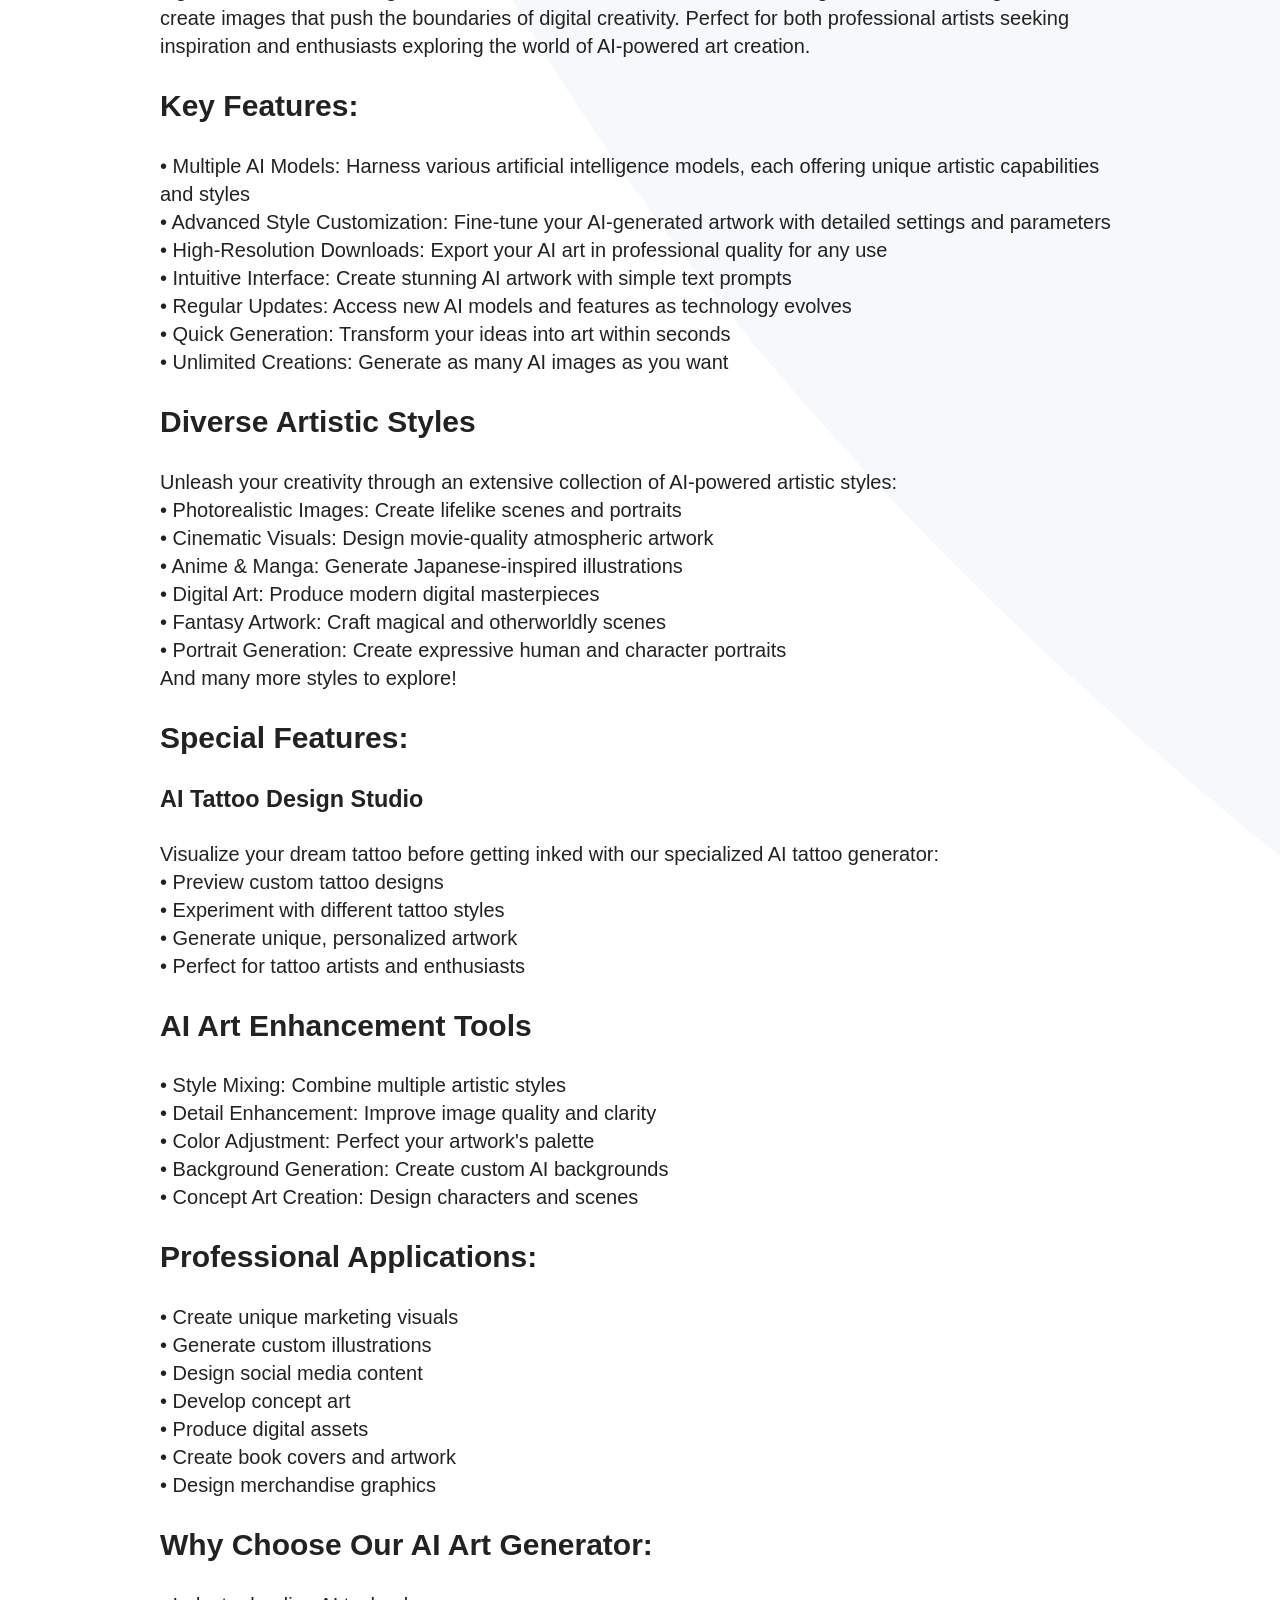
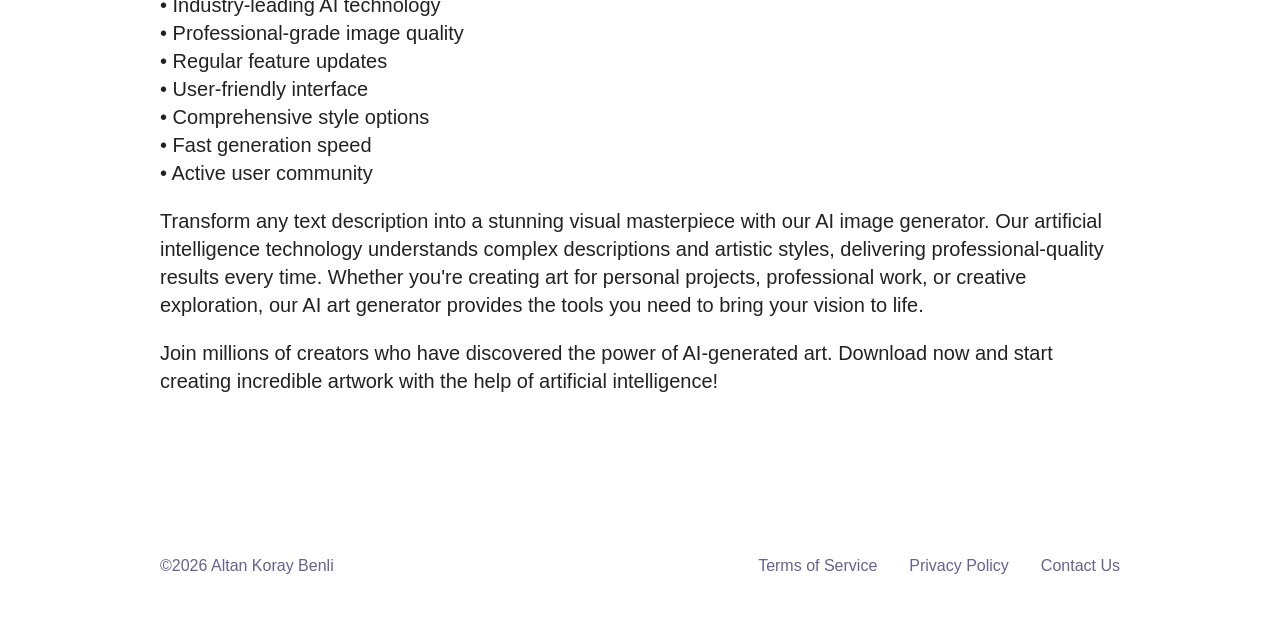
==== commit d02705c4: "Add contact us" ====
--- a/index.html
+++ b/index.html
@@ -24,14 +24,14 @@
 				<h1 class="app__name">Raphael: AI Image Generator</h1>
 				<p class="app__description">Transform Your Ideas into Art with AI</p>
 				<div class="app__buttons app__buttons--desktop">
-					<a href="https://apps.apple.com/app/id6670623516" class="app__button-ios" target="_blank" title="Get on Appstore">
+					<a href="https://apps.apple.com/app/id6739967310" class="app__button-ios" target="_blank" title="Get on Appstore">
 						<img src="assets/ios-badge.svg" alt="Get on Appstore">
 					</a>
 				</div>
 			</div>
 		</header>
 		<div class="app__buttons app__buttons--mobile container">
-			<a href="https://apps.apple.com/app/id" class="app__button-ios" target="_blank" title="Get on Appstore">
+			<a href="https://apps.apple.com/app/id6739967310" class="app__button-ios" target="_blank" title="Get on Appstore">
 				<img src="assets/ios-badge.svg" alt="Get on Appstore">
 			</a>
 		</div>
@@ -160,6 +160,9 @@
 					<li class="footer__link">
 						<a href="privacy.html">Privacy Policy</a>
 					</li>
+					<li class="footer__link">
+						<a href="contact.html">Contact Us</a>
+					</li>
 				</ul>
 			</div>
 		</div>
@@ -173,4 +176,4 @@
 	</script>
 
 </body>
-</html>+</html>
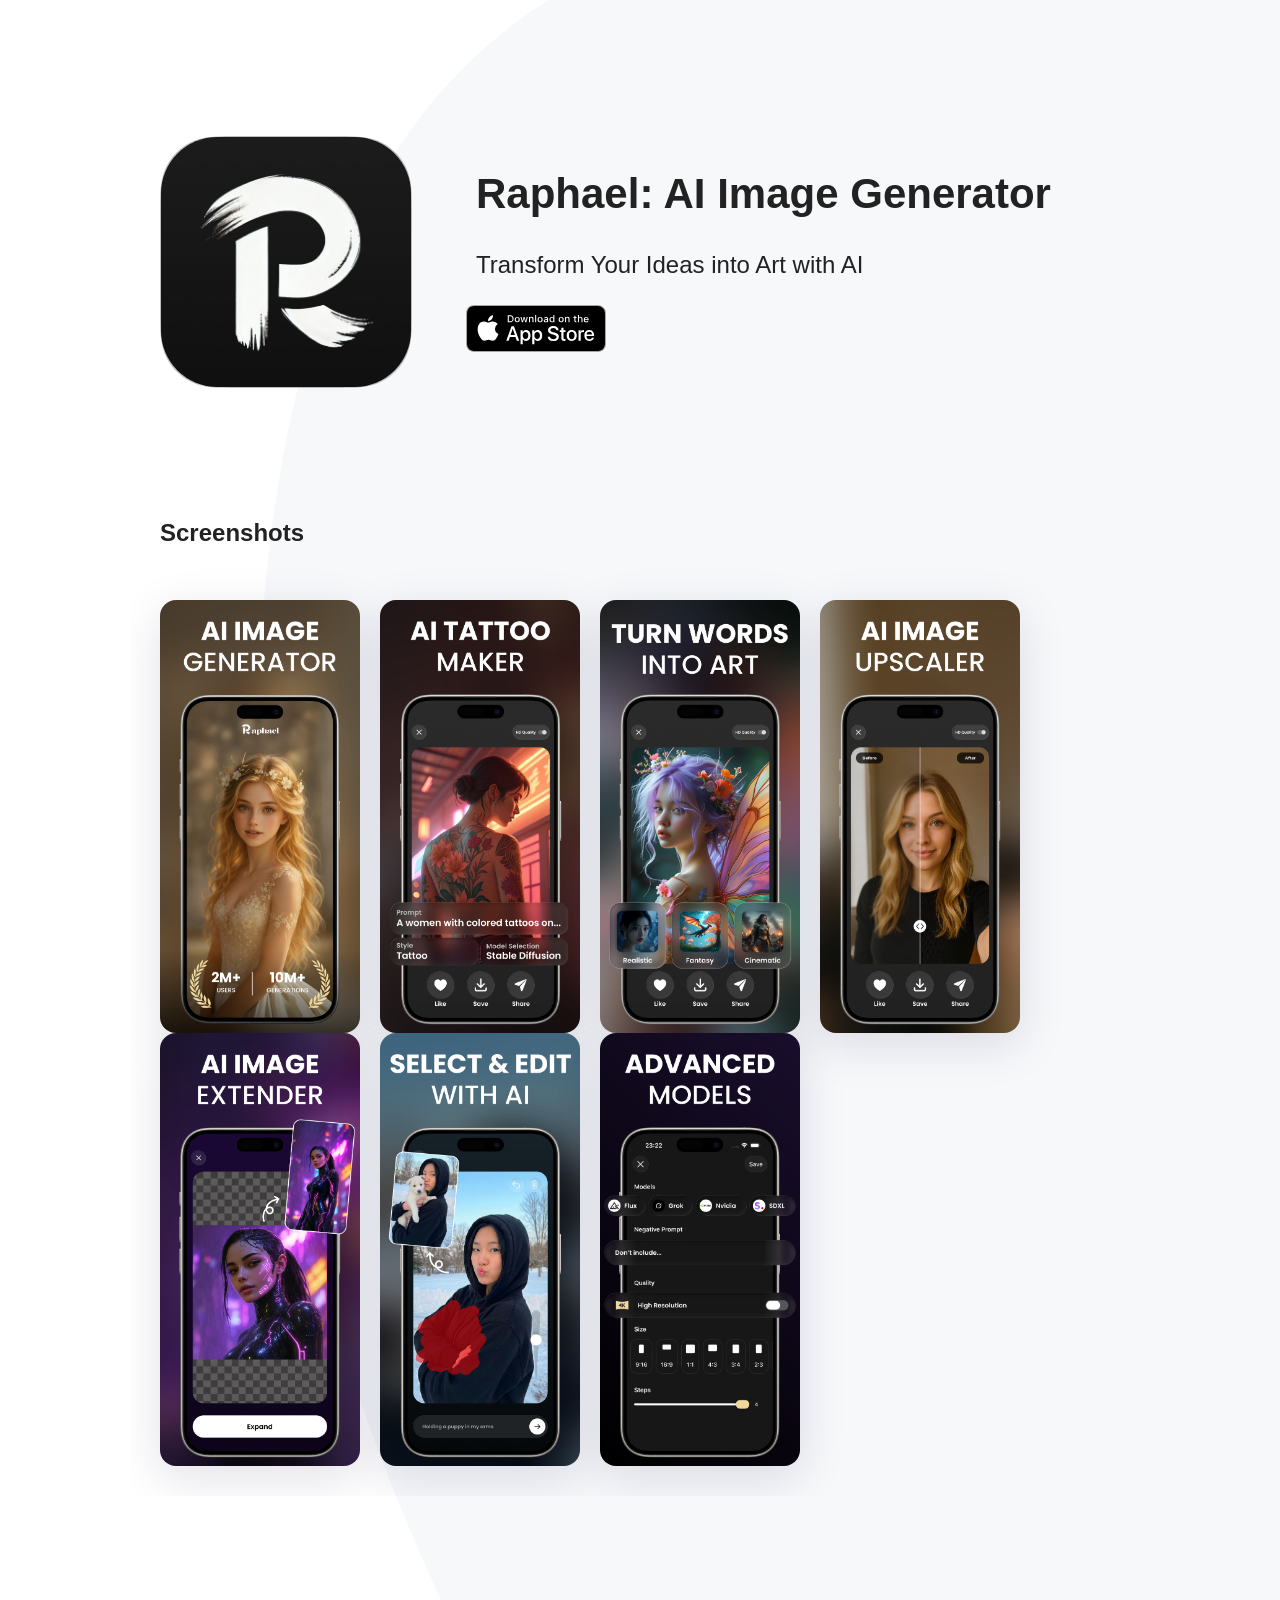
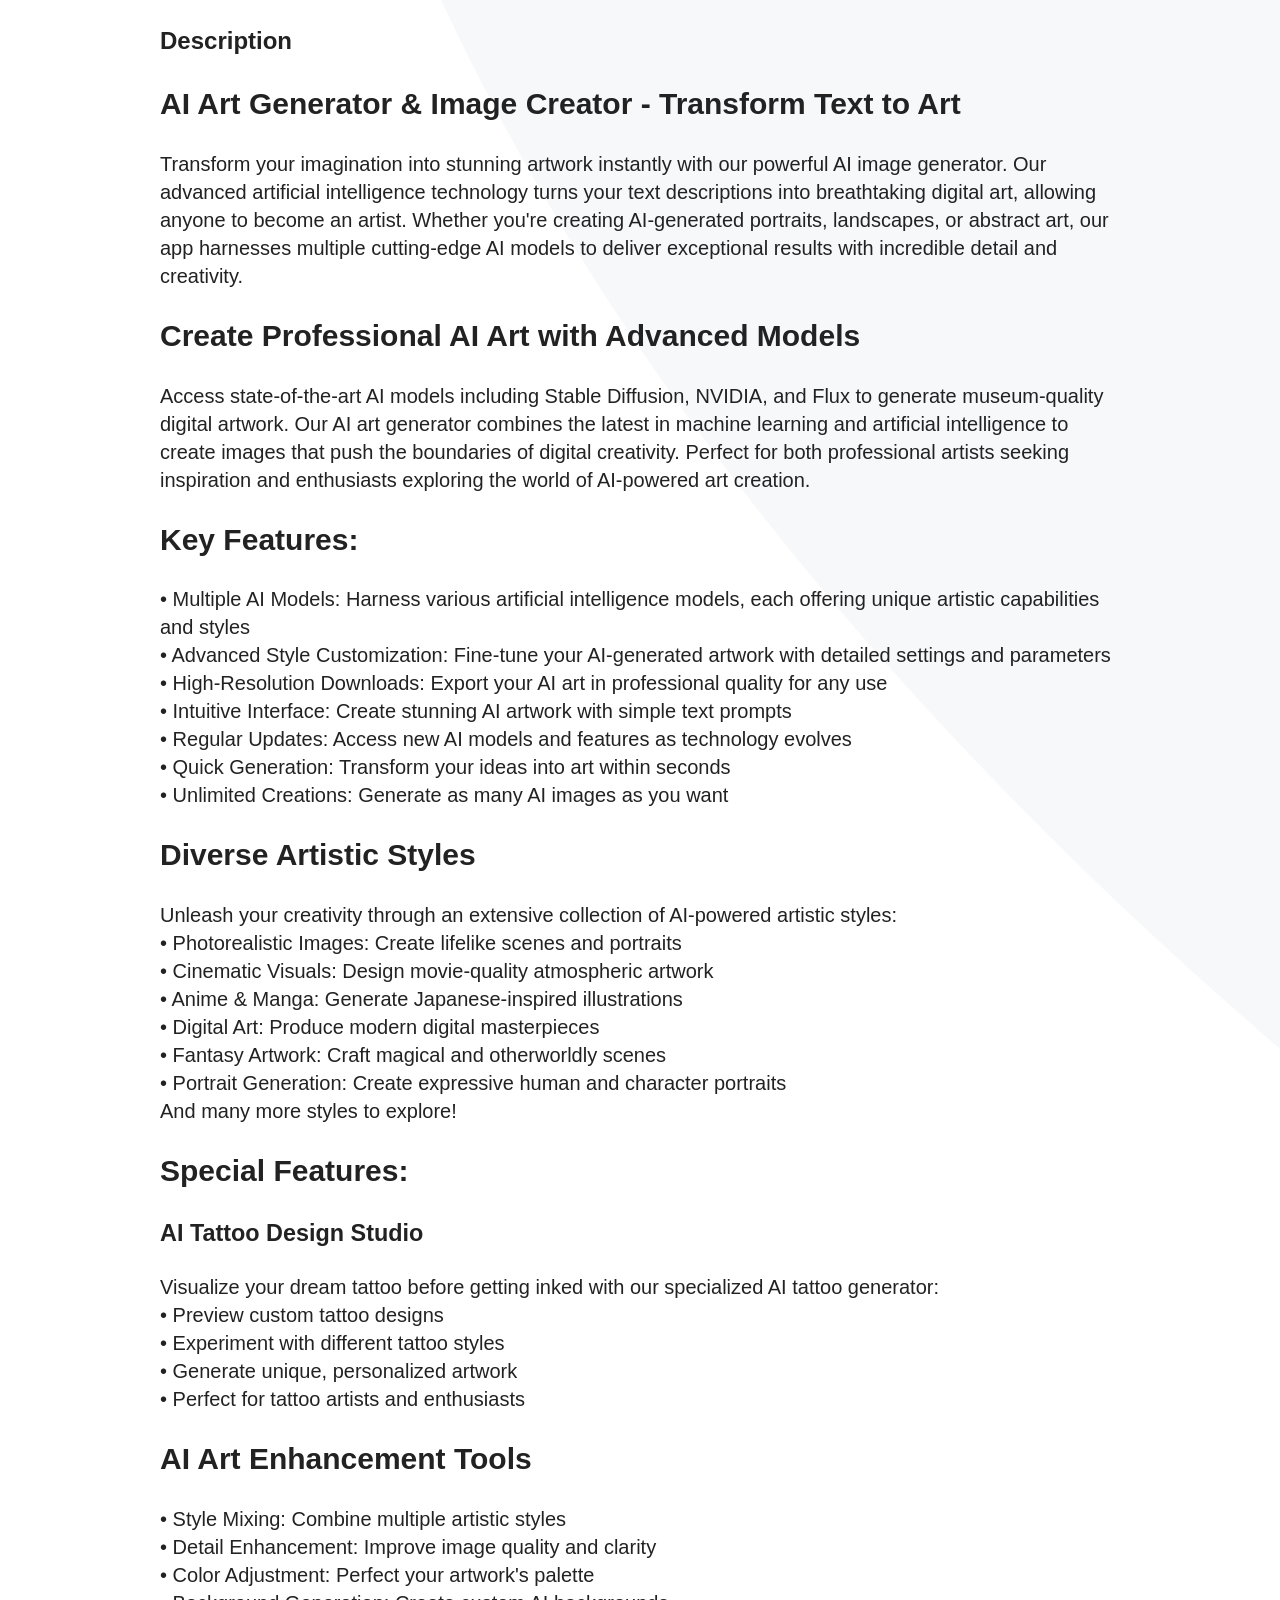
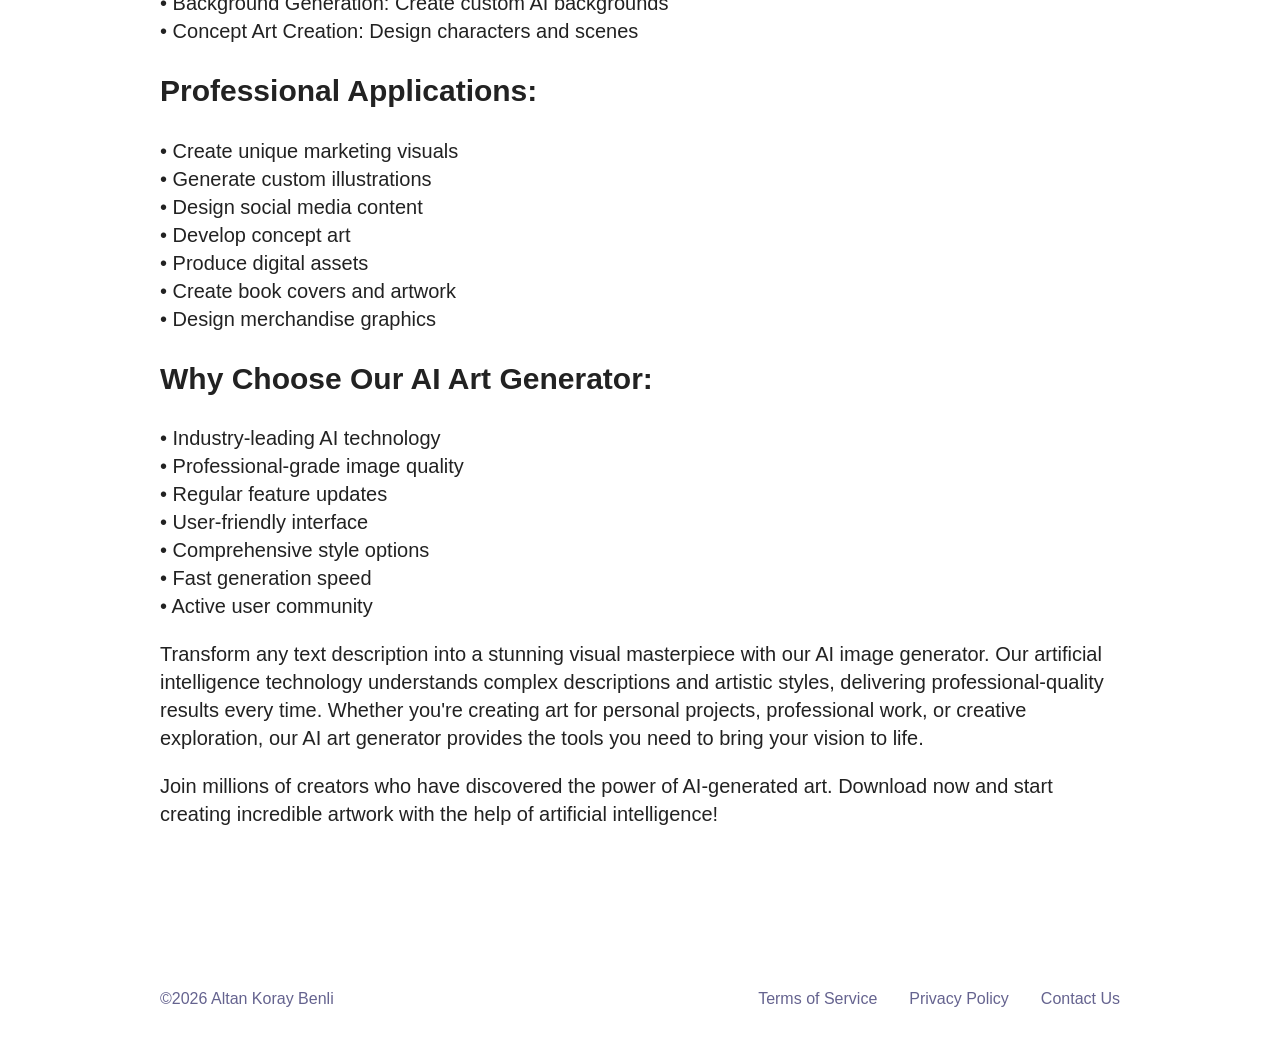
==== commit 34804c2e: "Replace app screenshots with V3 English versions Replaced 5 onboarding screenshots with 9 new V3 scr" ====
--- a/index.html
+++ b/index.html
@@ -41,20 +41,32 @@
 			</div>
 			<div class="app__screenshots-wrapper container-desktop">
 				<div class="app__screenshots-list">
-					<a href="content/image/1.png" class="lightbox">
-						<img src="content/image/onboarding1.png" class="app__screenshot" alt="" />
+					<a href="content/image/screenshot1.png" class="lightbox">
+						<img src="content/image/screenshot1.png" class="app__screenshot" alt="" />
 					</a>
-					<a href="content/image/2.png" class="lightbox">
-						<img src="content/image/onboarding2.png" class="app__screenshot" alt="" />
+					<a href="content/image/screenshot2.png" class="lightbox">
+						<img src="content/image/screenshot2.png" class="app__screenshot" alt="" />
 					</a>
-					<a href="content/image/3.png" class="lightbox">
-						<img src="content/image/onboarding3.png" class="app__screenshot" alt="" />
+					<a href="content/image/screenshot3.png" class="lightbox">
+						<img src="content/image/screenshot3.png" class="app__screenshot" alt="" />
 					</a>
-					<a href="content/image/4.png" class="lightbox">
-						<img src="content/image/onboarding4.png" class="app__screenshot" alt="" />
+					<a href="content/image/screenshot4.png" class="lightbox">
+						<img src="content/image/screenshot4.png" class="app__screenshot" alt="" />
 					</a>
-					<a href="content/image/5.png" class="lightbox">
-						<img src="content/image/onboarding5.png" class="app__screenshot" alt="" />
+					<a href="content/image/screenshot5.png" class="lightbox">
+						<img src="content/image/screenshot5.png" class="app__screenshot" alt="" />
+					</a>
+					<a href="content/image/screenshot6.png" class="lightbox">
+						<img src="content/image/screenshot6.png" class="app__screenshot" alt="" />
+					</a>
+					<a href="content/image/screenshot7.png" class="lightbox">
+						<img src="content/image/screenshot7.png" class="app__screenshot" alt="" />
+					</a>
+					<a href="content/image/screenshot8.png" class="lightbox">
+						<img src="content/image/screenshot8.png" class="app__screenshot" alt="" />
+					</a>
+					<a href="content/image/screenshot9.png" class="lightbox">
+						<img src="content/image/screenshot9.png" class="app__screenshot" alt="" />
 					</a>
 				</div>
 			</div>
